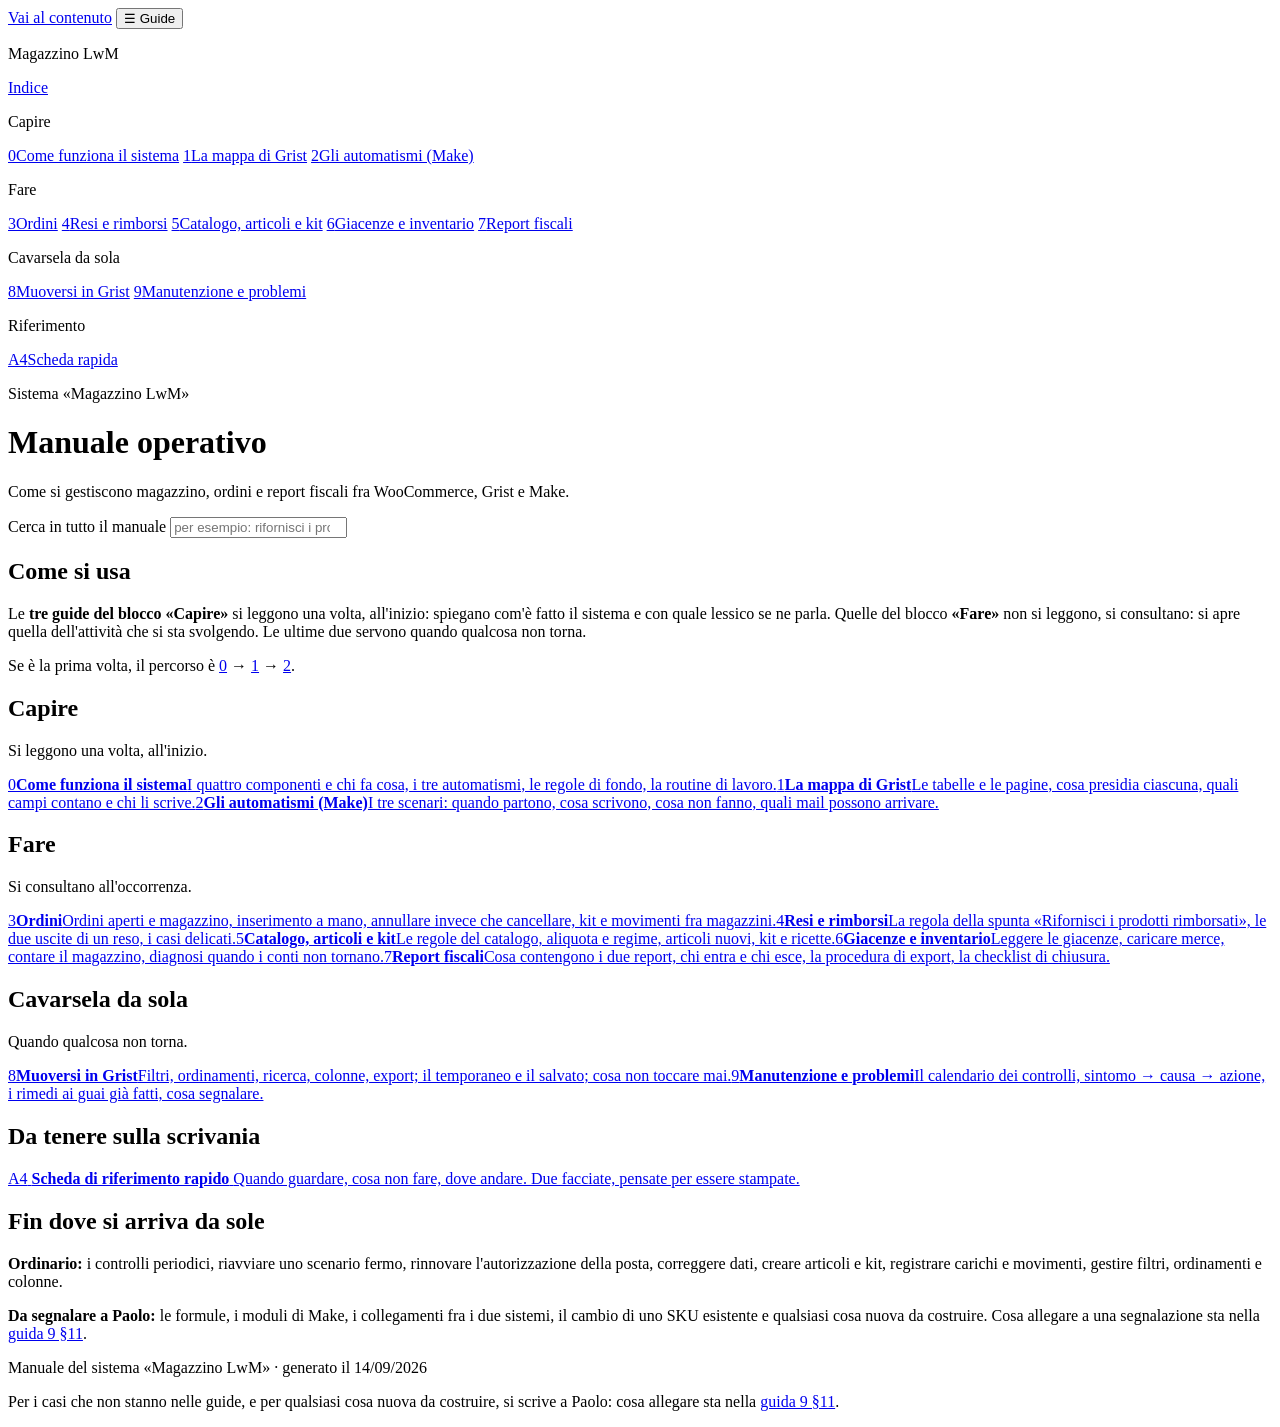
==== index.html @ d545f425 "Add files via upload" ====
<!DOCTYPE html>
<html lang="it">
<head>
<meta charset="utf-8">
<meta name="viewport" content="width=device-width, initial-scale=1">
<meta name="robots" content="noindex, nofollow">
<title>Manuale operativo · Magazzino LwM</title>
<link rel="stylesheet" href="assets/stile.css">
</head>
<body class="pagina-indice">
<a class="salta" href="#principale">Vai al contenuto</a>

<button type="button" class="apri-menu" id="apri-menu" aria-label="Apri il menu delle guide">☰ Guide</button>

<nav class="menu" id="menu" aria-label="Le guide">
  <p class="menu-titolo">Magazzino LwM</p>
  <a class="menu-voce menu-indice attiva" href="index.html">Indice</a>
<p class="menu-blocco">Capire</p>
<a class="menu-voce" href="guida-0.html"><span class="menu-n">0</span>Come funziona il sistema</a>
<a class="menu-voce" href="guida-1.html"><span class="menu-n">1</span>La mappa di Grist</a>
<a class="menu-voce" href="guida-2.html"><span class="menu-n">2</span>Gli automatismi (Make)</a>
<p class="menu-blocco">Fare</p>
<a class="menu-voce" href="guida-3.html"><span class="menu-n">3</span>Ordini</a>
<a class="menu-voce" href="guida-4.html"><span class="menu-n">4</span>Resi e rimborsi</a>
<a class="menu-voce" href="guida-5.html"><span class="menu-n">5</span>Catalogo, articoli e kit</a>
<a class="menu-voce" href="guida-6.html"><span class="menu-n">6</span>Giacenze e inventario</a>
<a class="menu-voce" href="guida-7.html"><span class="menu-n">7</span>Report fiscali</a>
<p class="menu-blocco">Cavarsela da sola</p>
<a class="menu-voce" href="guida-8.html"><span class="menu-n">8</span>Muoversi in Grist</a>
<a class="menu-voce" href="guida-9.html"><span class="menu-n">9</span>Manutenzione e problemi</a>
<p class="menu-blocco">Riferimento</p>
<a class="menu-voce" href="scheda.html"><span class="menu-n">A4</span>Scheda rapida</a>
</nav>

<div class="colonna">
  <div class="barra">
    <div class="barra-nav"> </div>
    <div class="barra-strumenti"></div>
  </div>
  <main id="principale">

<header class="testata testata-indice">
  <p class="occhiello">Sistema «Magazzino LwM»</p>
  <h1>Manuale operativo</h1>
  <p class="sottotitolo">Come si gestiscono magazzino, ordini e report fiscali fra WooCommerce, Grist e Make.</p>
</header>

<div class="ricerca-zona">
  <label class="ricerca-etichetta" for="q">Cerca in tutto il manuale</label>
  <input type="search" id="q" placeholder="per esempio: rifornisci i prodotti rimborsati" autocomplete="off">
  <div id="risultati" class="risultati" hidden></div>
</div>

<section class="come-si-usa">
  <h2>Come si usa</h2>
  <p>Le <strong>tre guide del blocco «Capire»</strong> si leggono una volta, all'inizio: spiegano com'è fatto il sistema e con quale lessico se ne parla. Quelle del blocco <strong>«Fare»</strong> non si leggono, si consultano: si apre quella dell'attività che si sta svolgendo. Le ultime due servono quando qualcosa non torna.</p>
  <p>Se è la prima volta, il percorso è <a href="guida-0.html">0</a> → <a href="guida-1.html">1</a> → <a href="guida-2.html">2</a>.</p>
</section>

<section class="blocco"><h2>Capire</h2><p class="blocco-sottotitolo">Si leggono una volta, all'inizio.</p><div class="carte"><a class="carta" href="guida-0.html"><span class="carta-n">0</span><span class="carta-testo"><strong>Come funziona il sistema</strong><span>I quattro componenti e chi fa cosa, i tre automatismi, le regole di fondo, la routine di lavoro.</span></span></a><a class="carta" href="guida-1.html"><span class="carta-n">1</span><span class="carta-testo"><strong>La mappa di Grist</strong><span>Le tabelle e le pagine, cosa presidia ciascuna, quali campi contano e chi li scrive.</span></span></a><a class="carta" href="guida-2.html"><span class="carta-n">2</span><span class="carta-testo"><strong>Gli automatismi (Make)</strong><span>I tre scenari: quando partono, cosa scrivono, cosa non fanno, quali mail possono arrivare.</span></span></a></div></section>
<section class="blocco"><h2>Fare</h2><p class="blocco-sottotitolo">Si consultano all'occorrenza.</p><div class="carte"><a class="carta" href="guida-3.html"><span class="carta-n">3</span><span class="carta-testo"><strong>Ordini</strong><span>Ordini aperti e magazzino, inserimento a mano, annullare invece che cancellare, kit e movimenti fra magazzini.</span></span></a><a class="carta" href="guida-4.html"><span class="carta-n">4</span><span class="carta-testo"><strong>Resi e rimborsi</strong><span>La regola della spunta «Rifornisci i prodotti rimborsati», le due uscite di un reso, i casi delicati.</span></span></a><a class="carta" href="guida-5.html"><span class="carta-n">5</span><span class="carta-testo"><strong>Catalogo, articoli e kit</strong><span>Le regole del catalogo, aliquota e regime, articoli nuovi, kit e ricette.</span></span></a><a class="carta" href="guida-6.html"><span class="carta-n">6</span><span class="carta-testo"><strong>Giacenze e inventario</strong><span>Leggere le giacenze, caricare merce, contare il magazzino, diagnosi quando i conti non tornano.</span></span></a><a class="carta" href="guida-7.html"><span class="carta-n">7</span><span class="carta-testo"><strong>Report fiscali</strong><span>Cosa contengono i due report, chi entra e chi esce, la procedura di export, la checklist di chiusura.</span></span></a></div></section>
<section class="blocco"><h2>Cavarsela da sola</h2><p class="blocco-sottotitolo">Quando qualcosa non torna.</p><div class="carte"><a class="carta" href="guida-8.html"><span class="carta-n">8</span><span class="carta-testo"><strong>Muoversi in Grist</strong><span>Filtri, ordinamenti, ricerca, colonne, export; il temporaneo e il salvato; cosa non toccare mai.</span></span></a><a class="carta" href="guida-9.html"><span class="carta-n">9</span><span class="carta-testo"><strong>Manutenzione e problemi</strong><span>Il calendario dei controlli, sintomo → causa → azione, i rimedi ai guai già fatti, cosa segnalare.</span></span></a></div></section>

<section class="blocco blocco-scheda">
  <h2>Da tenere sulla scrivania</h2>
  <a class="carta carta-scheda" href="scheda.html">
    <span class="carta-n">A4</span>
    <span class="carta-testo"><strong>Scheda di riferimento rapido</strong>
    <span>Quando guardare, cosa non fare, dove andare. Due facciate, pensate per essere stampate.</span></span>
  </a>
</section>

<section class="confine">
  <h2>Fin dove si arriva da sole</h2>
  <p><strong>Ordinario:</strong> i controlli periodici, riavviare uno scenario fermo, rinnovare l'autorizzazione della posta, correggere dati, creare articoli e kit, registrare carichi e movimenti, gestire filtri, ordinamenti e colonne.</p>
  <p><strong>Da segnalare a Paolo:</strong> le formule, i moduli di Make, i collegamenti fra i due sistemi, il cambio di uno SKU esistente e qualsiasi cosa nuova da costruire. Cosa allegare a una segnalazione sta nella <a href="guida-9.html#s11">guida 9 §11</a>.</p>
</section>

  </main>
  <footer class="pie">
    <p>Manuale del sistema «Magazzino LwM» · generato il 14/09/2026</p>
    <p>Per i casi che non stanno nelle guide, e per qualsiasi cosa nuova da costruire, si scrive a Paolo: cosa allegare sta nella <a href="guida-9.html#s11">guida 9 §11</a>.</p>
  </footer>
</div>

<div class="lente" id="lente" hidden><img src="" alt=""></div>
<script src="assets/ricerca.js"></script>
<script src="assets/manuale.js"></script>
</body>
</html>
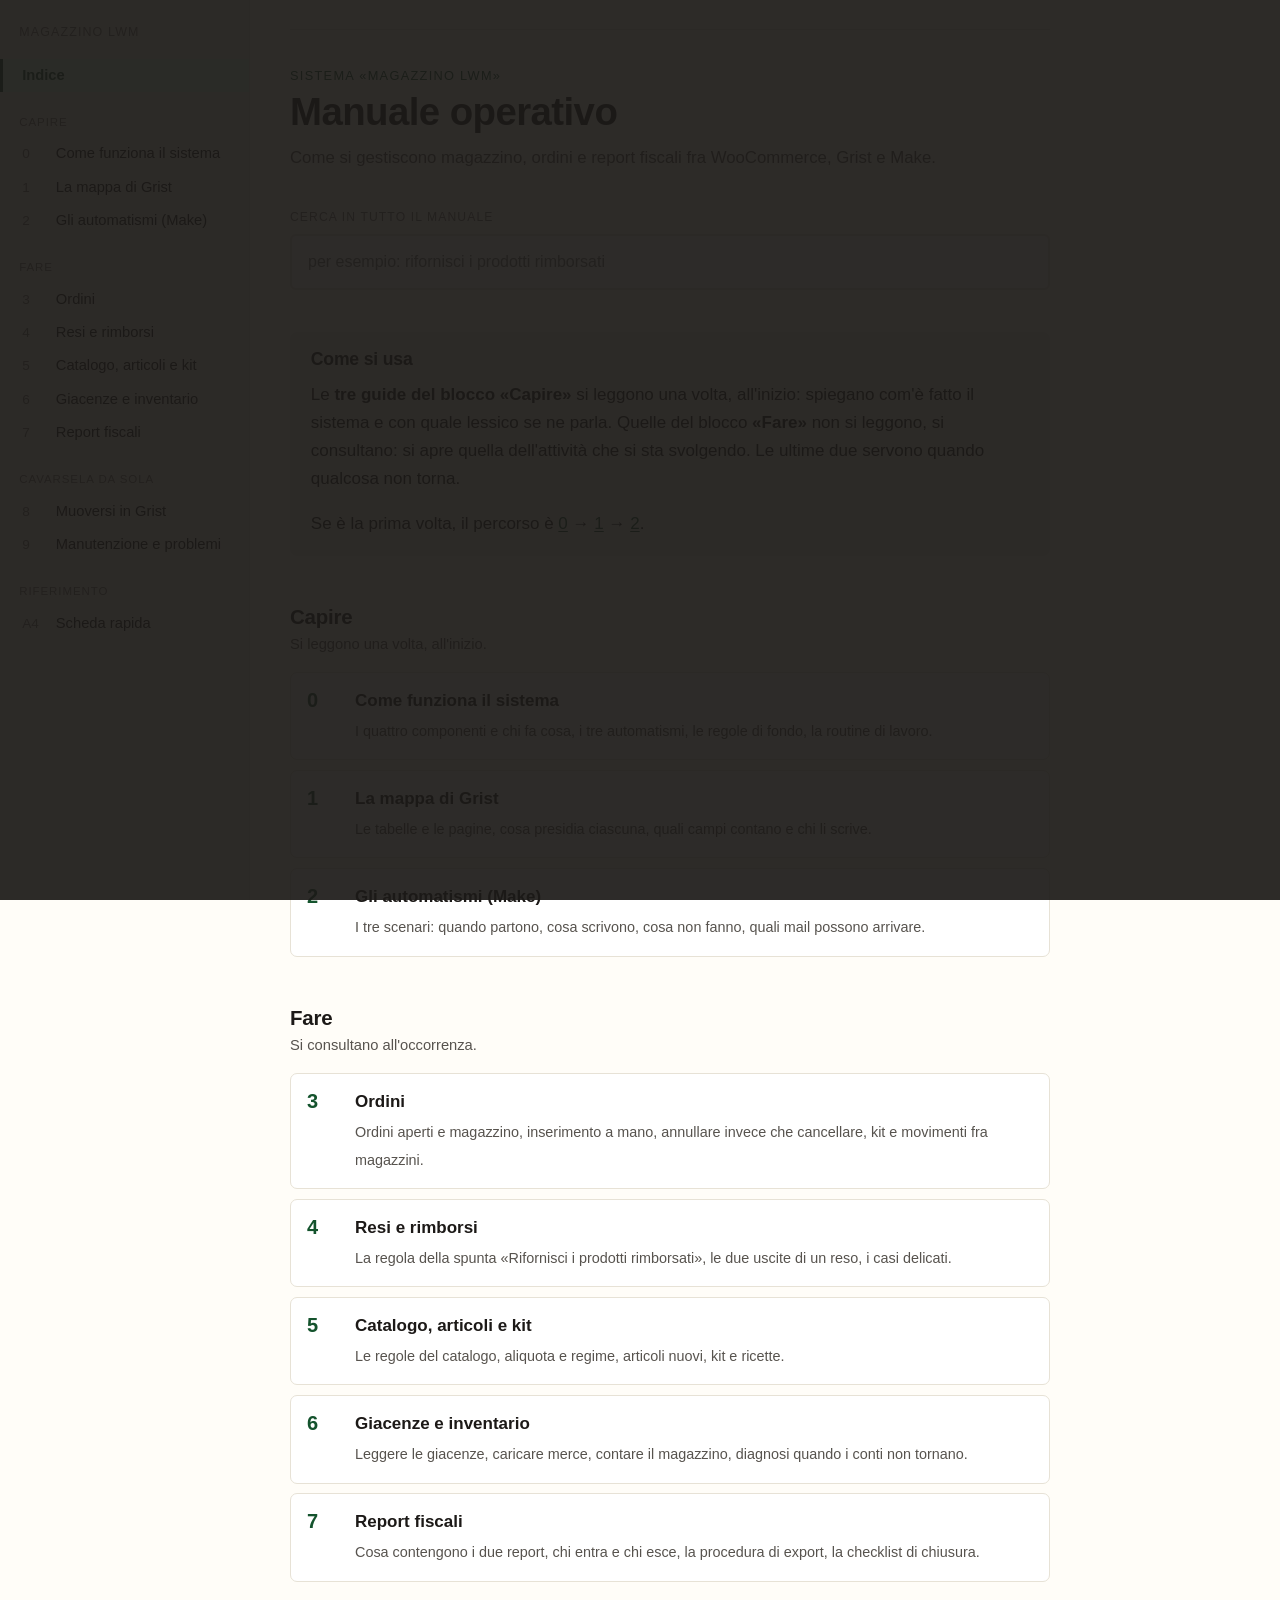
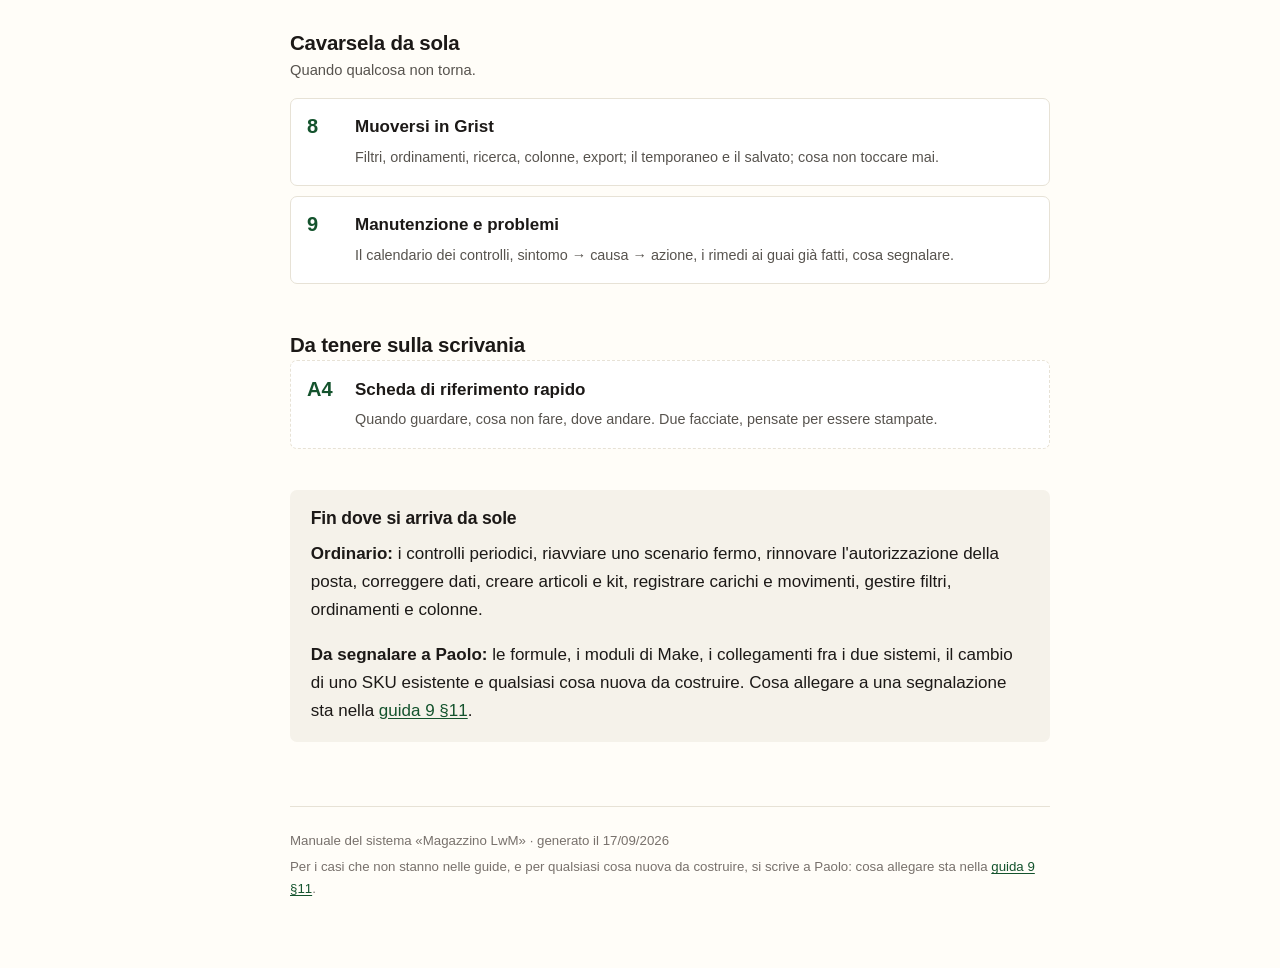
==== commit 2baea765: "Add files via upload" ====
--- a/index.html
+++ b/index.html
@@ -78,7 +78,7 @@
 
   </main>
   <footer class="pie">
-    <p>Manuale del sistema «Magazzino LwM» · generato il 14/09/2026</p>
+    <p>Manuale del sistema «Magazzino LwM» · generato il 17/09/2026</p>
     <p>Per i casi che non stanno nelle guide, e per qualsiasi cosa nuova da costruire, si scrive a Paolo: cosa allegare sta nella <a href="guida-9.html#s11">guida 9 §11</a>.</p>
   </footer>
 </div>
--- a/assets/stile.css
+++ b/assets/stile.css
@@ -0,0 +1,232 @@
+
+/* Manuale «Magazzino LwM» — generato da genera.py, non modificare a mano */
+:root{
+  --accento:#14532d; --accento-chiaro:#dcfce7; --accento-medio:#166534;
+  --inchiostro:#1c1917; --inchiostro-tenue:#57534e; --inchiostro-lieve:#78716c;
+  --carta:#fffdf8; --carta-ombra:#f5f2ea; --filetto:#e7e2d6;
+  --allarme:#b45309; --allarme-fondo:#fffbeb; --allarme-bordo:#fcd34d;
+  --grist-arancione:#f6a35c; --grist-grigio:#c9c9c9; --grist-viola:#cdb7e8; --grist-azzurro:#a8d4ef;
+  --colonna:760px;
+  --testo:-apple-system,BlinkMacSystemFont,"Segoe UI",Roboto,"Helvetica Neue",Arial,sans-serif;
+  --mono:ui-monospace,SFMono-Regular,Menlo,Consolas,"Liberation Mono",monospace;
+}
+*{box-sizing:border-box}
+html{-webkit-text-size-adjust:100%}
+body{margin:0;background:var(--carta);color:var(--inchiostro);
+  font-family:var(--testo);font-size:17px;line-height:1.65}
+a{color:var(--accento);text-underline-offset:2px}
+a:hover{color:var(--accento-medio)}
+.salta{position:absolute;left:-9999px}
+.salta:focus{left:1rem;top:1rem;background:var(--accento);color:#fff;padding:.5rem 1rem;z-index:50}
+
+/* ---- menu laterale ---- */
+.menu{position:fixed;top:0;left:0;bottom:0;width:250px;overflow-y:auto;
+  background:var(--carta-ombra);border-right:1px solid var(--filetto);padding:1.4rem 0 2rem}
+.menu-titolo{margin:0 1.2rem 1rem;font-size:.78rem;letter-spacing:.09em;text-transform:uppercase;
+  color:var(--inchiostro-lieve)}
+.menu-blocco{margin:1.3rem 1.2rem .35rem;font-size:.72rem;letter-spacing:.08em;text-transform:uppercase;
+  color:var(--inchiostro-lieve)}
+.menu-voce{display:flex;gap:.6rem;align-items:baseline;padding:.42rem 1.2rem;
+  color:var(--inchiostro);text-decoration:none;font-size:.92rem;line-height:1.35;
+  border-left:3px solid transparent}
+.menu-voce:hover{background:#efeade}
+.menu-voce.attiva{background:var(--accento-chiaro);border-left-color:var(--accento);
+  color:var(--accento);font-weight:600}
+.menu-n{flex:0 0 1.5rem;font-variant-numeric:tabular-nums;color:var(--inchiostro-lieve);font-size:.85rem}
+.menu-voce.attiva .menu-n{color:var(--accento)}
+.menu-indice{margin-bottom:.4rem;font-weight:600}
+.apri-menu{display:none}
+
+/* ---- colonna ---- */
+.colonna{margin-left:250px;padding:0 2.5rem 4rem;max-width:calc(var(--colonna) + 5rem)}
+main{max-width:var(--colonna)}
+.barra{display:flex;justify-content:space-between;align-items:center;gap:1rem;
+  padding:.9rem 0;border-bottom:1px solid var(--filetto);margin-bottom:2.2rem;
+  font-size:.85rem;flex-wrap:wrap}
+.barra-nav a{margin-right:1rem;text-decoration:none;color:var(--inchiostro-tenue)}
+.barra-nav a:hover{color:var(--accento)}
+.bottone-piatto{background:none;border:1px solid var(--filetto);border-radius:4px;
+  padding:.3rem .7rem;font:inherit;font-size:.82rem;color:var(--inchiostro-tenue);cursor:pointer}
+.bottone-piatto:hover{border-color:var(--accento);color:var(--accento)}
+.bottone{background:var(--accento);color:#fff;border:0;border-radius:5px;
+  padding:.55rem 1.1rem;font:inherit;font-size:.9rem;cursor:pointer}
+
+/* ---- testata ---- */
+.testata{margin-bottom:2rem}
+.occhiello{margin:0;font-size:.8rem;letter-spacing:.1em;text-transform:uppercase;color:var(--accento)}
+.testata h1{margin:.2rem 0 .6rem;font-size:2.05rem;line-height:1.18;letter-spacing:-.015em}
+.versione{margin:0;padding:.7rem .95rem;background:var(--carta-ombra);border-left:3px solid var(--filetto);
+  font-size:.88rem;color:var(--inchiostro-tenue)}
+.sottotitolo{margin:.3rem 0 0;font-size:1.05rem;color:var(--inchiostro-tenue)}
+
+/* ---- sommario ---- */
+.sommario{margin:0 0 2.6rem;padding:1.1rem 1.3rem;border:1px solid var(--filetto);border-radius:6px}
+.sommario-titolo{margin:0 0 .6rem;font-size:.76rem;letter-spacing:.09em;text-transform:uppercase;
+  color:var(--inchiostro-lieve)}
+.sommario-voci{list-style:none;margin:0;padding:0;columns:2;column-gap:2rem}
+.sommario-voci li{break-inside:avoid;margin:.16rem 0}
+.sommario-voci a{display:flex;gap:.55rem;text-decoration:none;color:var(--inchiostro);font-size:.9rem}
+.sommario-voci a:hover{color:var(--accento)}
+.sommario-voci .n{flex:0 0 1.3rem;text-align:right;color:var(--inchiostro-lieve);
+  font-variant-numeric:tabular-nums}
+
+/* ---- testo ---- */
+h2{margin:3rem 0 .9rem;font-size:1.42rem;line-height:1.25;letter-spacing:-.01em;
+  padding-top:.7rem;border-top:2px solid var(--accento-chiaro)}
+h3{margin:2rem 0 .6rem;font-size:1.1rem}
+h4{margin:1.5rem 0 .4rem;font-size:1rem}
+.ancora{text-decoration:none;color:var(--accento);font-variant-numeric:tabular-nums;
+  font-size:.85em;margin-right:.15em}
+p{margin:0 0 1.05rem}
+ul,ol{margin:0 0 1.15rem;padding-left:1.3rem}
+li{margin:.3rem 0}
+li>ul,li>ol{margin:.35rem 0 .1rem}
+strong{font-weight:650}
+code{font-family:var(--mono);font-size:.87em;background:var(--carta-ombra);
+  padding:.09em .34em;border-radius:3px;word-break:break-word}
+hr{border:0;border-top:1px solid var(--filetto);margin:2.4rem 0}
+
+/* ---- campioni di colore di Grist ---- */
+.campione{display:inline-block;width:.72em;height:.72em;border-radius:2px;
+  margin-right:.3em;vertical-align:baseline;border:1px solid rgba(0,0,0,.2)}
+.campione-arancione{background:var(--grist-arancione)}
+.campione-grigio{background:var(--grist-grigio)}
+.campione-viola{background:var(--grist-viola)}
+.campione-azzurro{background:var(--grist-azzurro)}
+
+/* ---- marcatore ---- */
+.marcatore a{color:var(--inchiostro-tenue);text-decoration:underline dotted;
+  text-decoration-thickness:1px}
+.marcatore{background:var(--carta-ombra);border-radius:3px;padding:.05em .3em}
+
+/* ---- riquadri ---- */
+.box{margin:1.6rem 0;border-radius:6px}
+.box p:last-child{margin-bottom:0}
+.box-attenzione{background:var(--allarme-fondo);border:1px solid var(--allarme-bordo);
+  border-left:4px solid var(--allarme);padding:1rem 1.15rem}
+.box-attenzione .box-titolo{color:var(--allarme);font-weight:650;margin-bottom:.55rem}
+.box-attenzione .box-titolo::before{content:"⚠ ";}
+.box-nota{background:var(--carta-ombra);border-left:3px solid var(--filetto);padding:.9rem 1.15rem}
+.box-perche{border:1px solid var(--filetto);background:#fff}
+.box-perche summary{cursor:pointer;padding:.7rem 1.1rem;font-weight:600;color:var(--accento);
+  list-style:none;display:flex;gap:.5rem;align-items:baseline}
+.box-perche summary::-webkit-details-marker{display:none}
+.box-perche summary::before{content:"›";display:inline-block;transition:transform .15s;
+  font-size:1.2em;line-height:1}
+.box-perche[open] summary::before{transform:rotate(90deg)}
+.box-perche summary:hover{background:var(--accento-chiaro)}
+.box-corpo{padding:0 1.1rem 1rem;border-top:1px solid var(--filetto)}
+.box-corpo>:first-child{margin-top:.9rem}
+
+/* ---- figure ---- */
+.figura{margin:1.9rem 0;border:1px solid var(--filetto);border-radius:6px;overflow:hidden}
+.figura figcaption{background:var(--carta-ombra);padding:.6rem .95rem;font-size:.86rem;
+  font-weight:600;color:var(--inchiostro-tenue);border-bottom:1px solid var(--filetto)}
+.figura pre{margin:0;padding:1rem .95rem;overflow-x:auto}
+pre{font-family:var(--mono);font-size:13px;line-height:1.42;overflow-x:auto;
+  background:#fff;margin:1.5rem 0}
+
+/* ---- screenshot ---- */
+.screenshot{margin:1.9rem 0}
+.screenshot img{display:block;width:100%;height:auto;border:1px solid var(--filetto);border-radius:5px}
+.ingrandisci{display:block;cursor:zoom-in}
+.screenshot figcaption{margin-top:.55rem;font-size:.86rem;color:var(--inchiostro-tenue);line-height:1.5}
+.screenshot .numero{font-weight:650;color:var(--accento);margin-right:.3em}
+.segnaposto{display:flex;flex-direction:column;align-items:center;justify-content:center;gap:.4rem;
+  min-height:140px;border:2px dashed var(--filetto);border-radius:5px;background:var(--carta-ombra);
+  padding:1.4rem}
+.segnaposto-etichetta{font-size:.8rem;letter-spacing:.08em;text-transform:uppercase;
+  color:var(--inchiostro-lieve)}
+.segnaposto-file{font-family:var(--mono);font-size:.8rem;color:var(--inchiostro-tenue)}
+
+/* ---- tabelle ---- */
+.tabella{overflow-x:auto;margin:1.6rem 0;border:1px solid var(--filetto);border-radius:6px}
+table{border-collapse:collapse;width:100%;font-size:.9rem}
+th,td{padding:.55rem .75rem;text-align:left;vertical-align:top;border-bottom:1px solid var(--filetto)}
+th{background:var(--carta-ombra);font-weight:650;font-size:.84rem;white-space:nowrap}
+tbody tr:last-child td{border-bottom:0}
+tbody tr:hover{background:#faf8f2}
+
+/* ---- lente ---- */
+.lente{position:fixed;inset:0;background:rgba(28,25,23,.92);display:flex;align-items:center;
+  justify-content:center;padding:2rem;z-index:80;cursor:zoom-out}
+.lente img{max-width:100%;max-height:100%;box-shadow:0 6px 40px rgba(0,0,0,.5)}
+
+/* ---- piè di pagina ---- */
+.pie{margin-top:4rem;padding-top:1.2rem;border-top:1px solid var(--filetto);
+  font-size:.83rem;color:var(--inchiostro-lieve);max-width:var(--colonna)}
+.pie p{margin:.25rem 0}
+
+/* ---- indice ---- */
+.pagina-indice .testata-indice h1{font-size:2.4rem}
+.ricerca-zona{margin:2.2rem 0 2.6rem;position:relative}
+.ricerca-etichetta{display:block;font-size:.76rem;letter-spacing:.09em;text-transform:uppercase;
+  color:var(--inchiostro-lieve);margin-bottom:.45rem}
+#q{width:100%;padding:.8rem 1rem;font:inherit;font-size:1rem;border:2px solid var(--filetto);
+  border-radius:6px;background:#fff}
+#q:focus{outline:none;border-color:var(--accento)}
+.risultati{margin-top:.6rem;border:1px solid var(--filetto);border-radius:6px;background:#fff;
+  max-height:420px;overflow-y:auto}
+.risultato{display:block;padding:.7rem .95rem;border-bottom:1px solid var(--filetto);
+  text-decoration:none;color:var(--inchiostro)}
+.risultato:last-child{border-bottom:0}
+.risultato:hover{background:var(--accento-chiaro)}
+.risultato-guida{font-size:.74rem;letter-spacing:.06em;text-transform:uppercase;color:var(--accento)}
+.risultato-sez{font-weight:600;display:block;margin:.1rem 0}
+.risultato-ctx{font-size:.85rem;color:var(--inchiostro-tenue);display:block}
+.risultato-ctx mark{background:var(--accento-chiaro);color:inherit;padding:0 .1em}
+.niente{padding:.9rem .95rem;color:var(--inchiostro-tenue);font-size:.9rem}
+.blocco{margin:2.6rem 0}
+.blocco h2{border-top:0;padding-top:0;margin-bottom:.15rem;font-size:1.28rem}
+.blocco-sottotitolo{color:var(--inchiostro-tenue);font-size:.92rem;margin:0 0 1rem}
+.carte{display:grid;gap:.6rem}
+.carta{display:flex;gap:1rem;align-items:flex-start;padding:.9rem 1rem;border:1px solid var(--filetto);
+  border-radius:7px;text-decoration:none;color:var(--inchiostro);background:#fff}
+.carta:hover{border-color:var(--accento);background:var(--accento-chiaro)}
+.carta-n{flex:0 0 2rem;font-size:1.25rem;font-weight:650;color:var(--accento);
+  font-variant-numeric:tabular-nums;line-height:1.3}
+.carta-testo strong{display:block;margin-bottom:.1rem}
+.carta-testo span{font-size:.9rem;color:var(--inchiostro-tenue);line-height:1.45}
+.carta-scheda{border-style:dashed}
+.come-si-usa,.confine{margin:2.4rem 0;padding:1.1rem 1.3rem;background:var(--carta-ombra);border-radius:7px}
+.come-si-usa h2,.confine h2{margin:0 0 .6rem;border-top:0;padding-top:0;font-size:1.1rem}
+.come-si-usa p:last-child,.confine p:last-child{margin-bottom:0}
+
+/* ---- scheda ---- */
+.faccia{border-top:0;letter-spacing:.12em;font-size:.9rem;color:var(--accento);
+  padding-top:0;margin-top:2.6rem}
+.corpo.scheda h3{border-top:1px solid var(--filetto);padding-top:1rem}
+.corpo.scheda .ancora{display:inline-block;width:1.5rem;height:1.5rem;line-height:1.5rem;
+  text-align:center;border-radius:50%;background:var(--accento);color:#fff;font-size:.8rem;
+  margin-right:.35rem}
+
+/* ---- schermi stretti ---- */
+@media (max-width:980px){
+  .menu{transform:translateX(-100%);transition:transform .2s;z-index:60;box-shadow:0 0 30px rgba(0,0,0,.15)}
+  .menu.aperto{transform:none}
+  .colonna{margin-left:0;padding:0 1.1rem 3rem;max-width:none}
+  .apri-menu{display:block;position:sticky;top:0;z-index:55;width:100%;padding:.7rem 1.1rem;
+    background:var(--carta-ombra);border:0;border-bottom:1px solid var(--filetto);
+    font:inherit;font-size:.9rem;text-align:left;cursor:pointer;color:var(--inchiostro)}
+  .sommario-voci{columns:1}
+  .testata h1{font-size:1.7rem}
+  body{font-size:16px}
+}
+
+/* ---- stampa ---- */
+@media print{
+  .menu,.barra,.apri-menu,.salta,.lente,.ricerca-zona,.azioni{display:none!important}
+  .colonna{margin:0;padding:0;max-width:none}
+  body{font-size:10.5pt;background:#fff;color:#000}
+  main{max-width:none}
+  a{color:#000;text-decoration:none}
+  .box-perche{border:1px solid #bbb}
+  .box-perche summary{color:#000}
+  .box-corpo{display:block!important}
+  .box,.figura,.screenshot,.tabella,table,tr{break-inside:avoid}
+  h2,h3{break-after:avoid}
+  .sommario{break-after:avoid}
+  .pie{font-size:8pt}
+  .corpo.scheda #retro{break-before:page}
+  .segnaposto{min-height:70px}
+}
